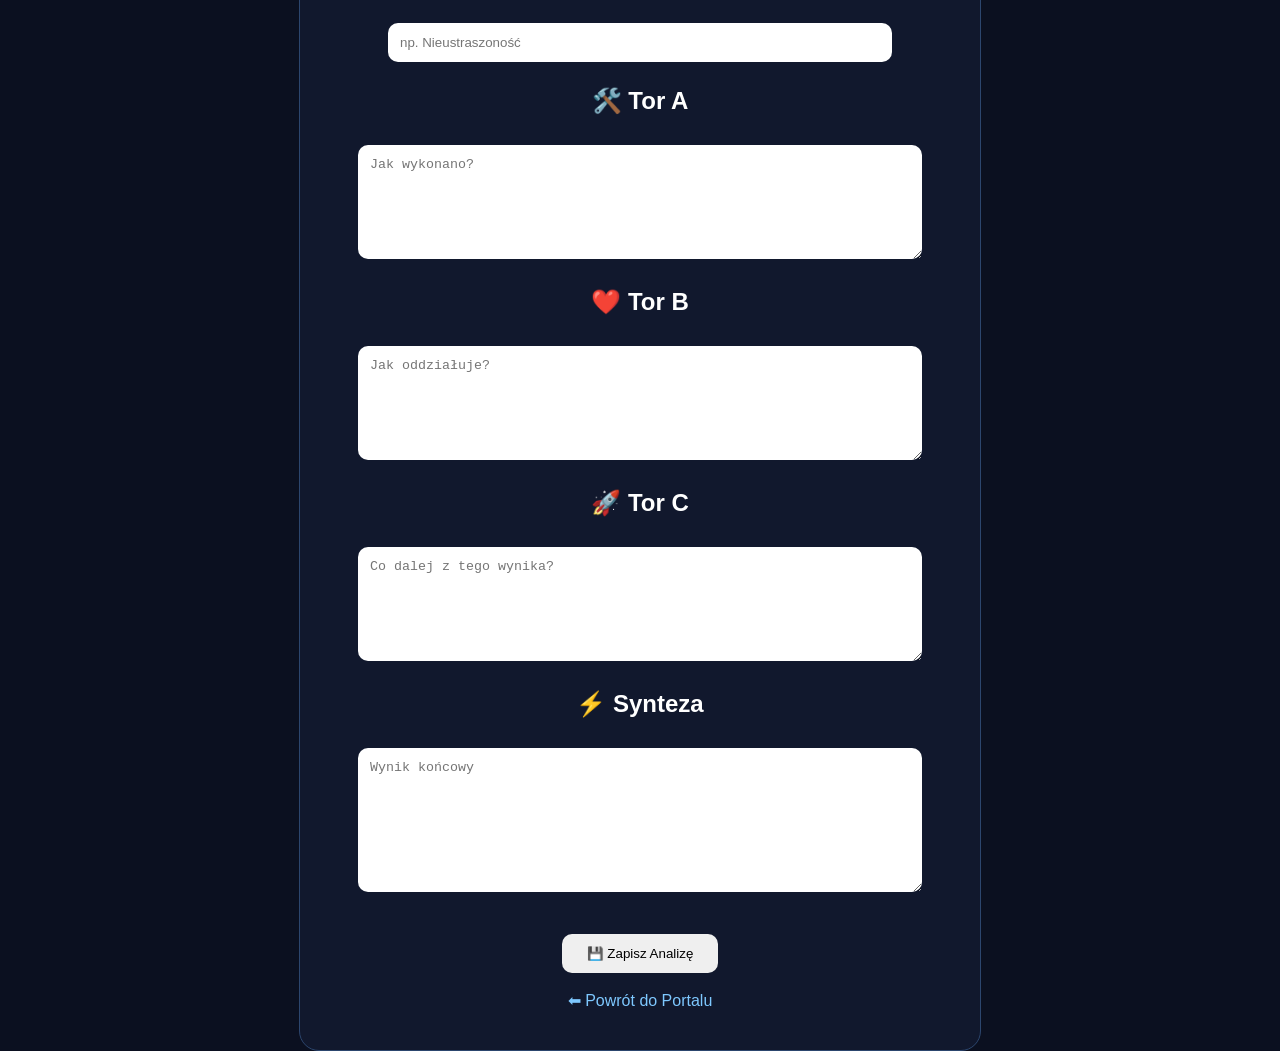
==== bootloader.html @ 93e22927 "AF Knowledge Engine v0.1" ====
<!DOCTYPE html>
<html lang="pl">

<head>
<meta charset="UTF-8">
<meta name="viewport" content="width=device-width, initial-scale=1.0">

<title>AF Bootloader v0.4</title>

<link rel="stylesheet" href="css/style.css">

</head>
<script src="js/app.js"></script>
<body>

<div class="panel">

<h1>🚀 AF BOOTLOADER</h1>

<p>Wprowadź Obiekt Analizy</p>

<input
type="text"
id="analysisObject"
placeholder="np. Nieustraszoność">

<h2>🛠️ Tor A</h2>

<textarea
id="torA"
rows="6"
placeholder="Jak wykonano?">
</textarea>

<h2>❤️ Tor B</h2>

<textarea
id="torB"
rows="6"
placeholder="Jak oddziałuje?">
</textarea>

<h2>🚀 Tor C</h2>

<textarea
id="torC"
rows="6"
placeholder="Co dalej z tego wynika?">
</textarea>

<h2>⚡ Synteza</h2>

<textarea
id="synteza"
rows="8"
placeholder="Wynik końcowy">
</textarea>

<br><br>

<button onclick="saveAnalysis()">
💾 Zapisz Analizę
</button>

<br><br>

<a href="index.html">
⬅ Powrót do Portalu
</a>

</div>

</body>
</html>
---- css/style.css ----
body{
    margin:0;
    background:#0b1020;
    color:white;
    font-family:Arial,sans-serif;
    display:flex;
    justify-content:center;
    align-items:center;
    height:100vh;
}

.panel{
    width:600px;
    text-align:center;
    border:1px solid #2c466e;
    border-radius:20px;
    padding:40px;
    background:#11182d;
}

h1{
    margin-bottom:20px;
}

input{
    width:80%;
    padding:12px;
    border-radius:10px;
    border:none;
    margin-top:20px;
}

button{
    margin-top:20px;
    padding:12px 25px;
    border:none;
    border-radius:10px;
    cursor:pointer;
}
.menu{
    margin-top:30px;
    display:flex;
    flex-direction:column;
    gap:10px;
}

.menu a{
    color:white;
    text-decoration:none;
    padding:12px;
    border:1px solid #2c466e;
    border-radius:10px;
    background:#182340;
    transition:0.3s;
}

.menu a:hover{
    background:#24365f;
}
textarea{
    width:90%;
    padding:12px;
    border-radius:10px;
    border:none;
    margin-top:10px;
    resize:vertical;
}

h2{
    margin-top:25px;
}

a{
    color:#7ec8ff;
    text-decoration:none;
}
.analysis-card{

margin-top:20px;

padding:15px;

border:1px solid #2c466e;

border-radius:10px;

background:#182340;

}
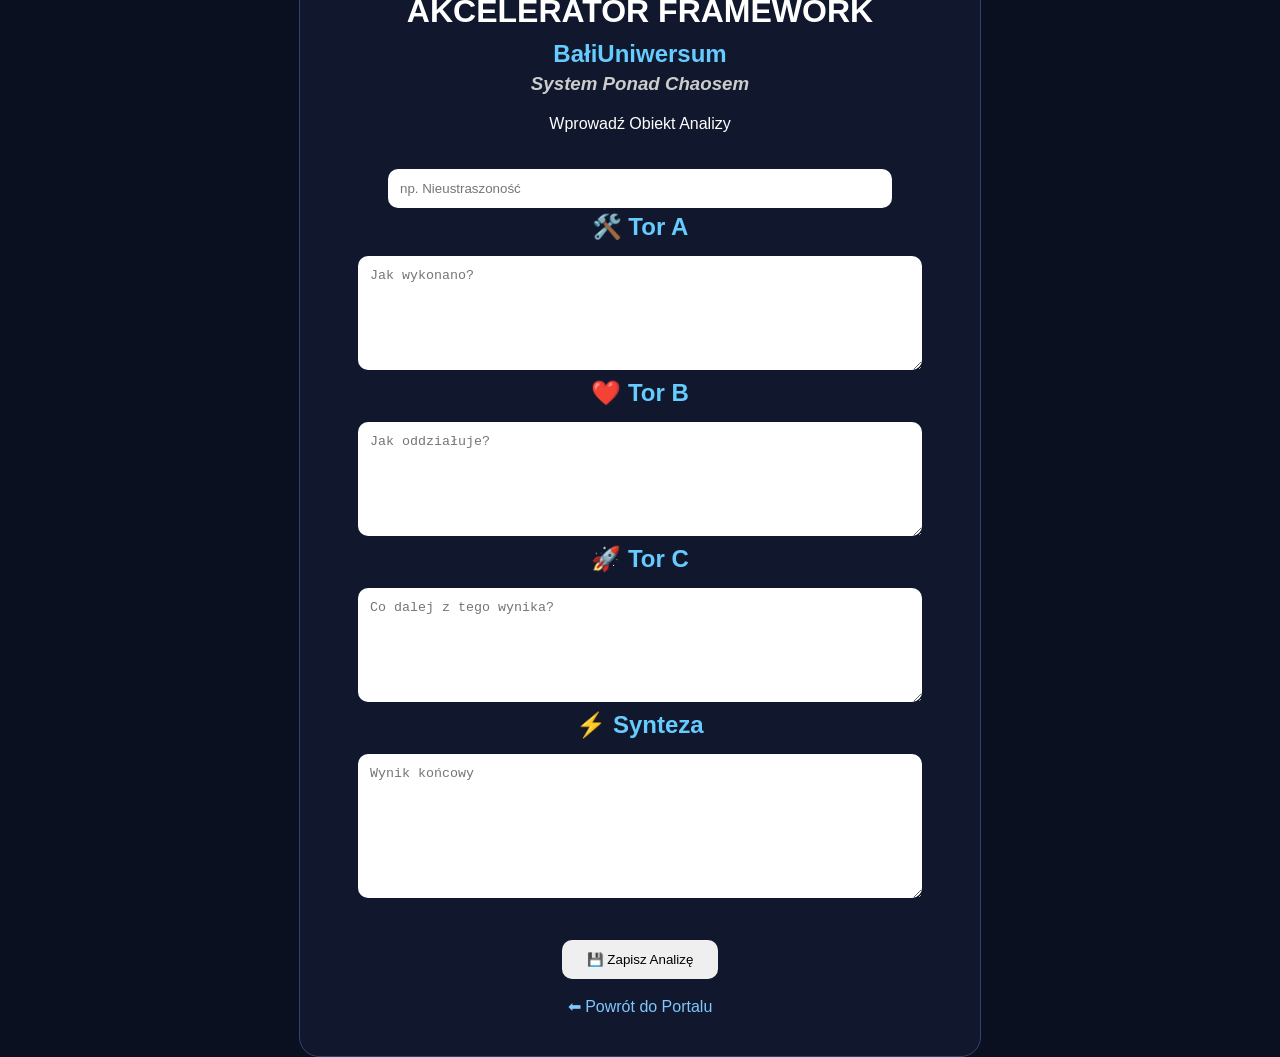
==== commit 8acbb27f: "Added knowledge module and analysis storage" ====
--- a/bootloader.html
+++ b/bootloader.html
@@ -1,3 +1,4 @@
+
 <!DOCTYPE html>
 <html lang="pl">
 
@@ -15,7 +16,11 @@
 
 <div class="panel">
 
-<h1>🚀 AF BOOTLOADER</h1>
+<img src="assets/logo.png" class="logo">
+
+<h1>AKCELERATOR FRAMEWORK</h1>
+<h2>BałiUniwersum</h2>
+<h3>System Ponad Chaosem</h3>
 
 <p>Wprowadź Obiekt Analizy</p>
 
--- a/css/style.css
+++ b/css/style.css
@@ -86,4 +86,48 @@
 
 background:#182340;
 
+}
+nav{
+    display:flex;
+    justify-content:center;
+    gap:20px;
+    margin-bottom:30px;
+}
+
+nav a{
+    color:white;
+    text-decoration:none;
+    font-weight:bold;
+    padding:10px 15px;
+    border-radius:10px;
+    transition:0.3s;
+}
+
+nav a:hover{
+    background:#1f2937;
+}
+.logo{
+    width:120px;
+    height:auto;
+}
+h1{
+    margin:10px 0;
+    color:white;
+}
+
+h2{
+    margin:5px 0;
+    color:#66ccff;
+}
+
+h3{
+    margin:5px 0 20px 0;
+    color:#cccccc;
+    font-style:italic;
+}
+
+.logo{
+    width:120px;
+    height:auto;
+    margin-bottom:15px;
 }
